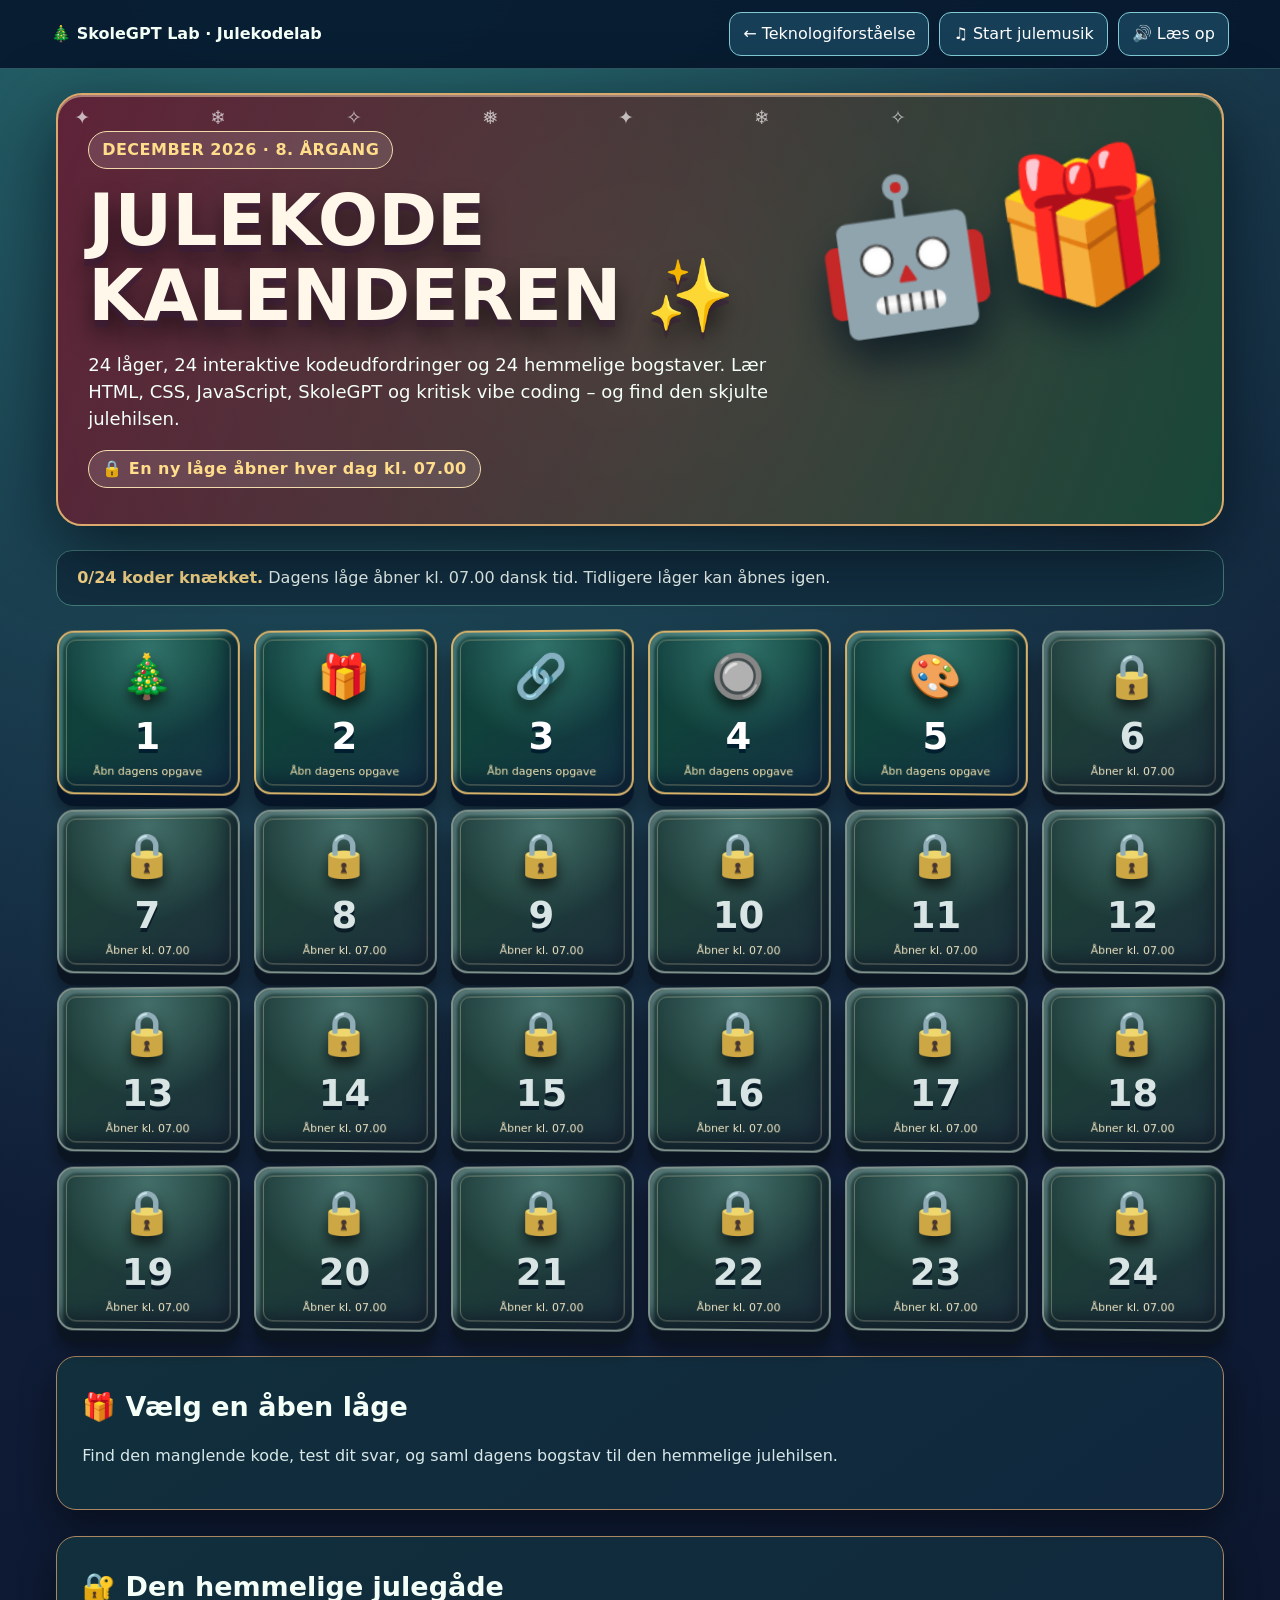
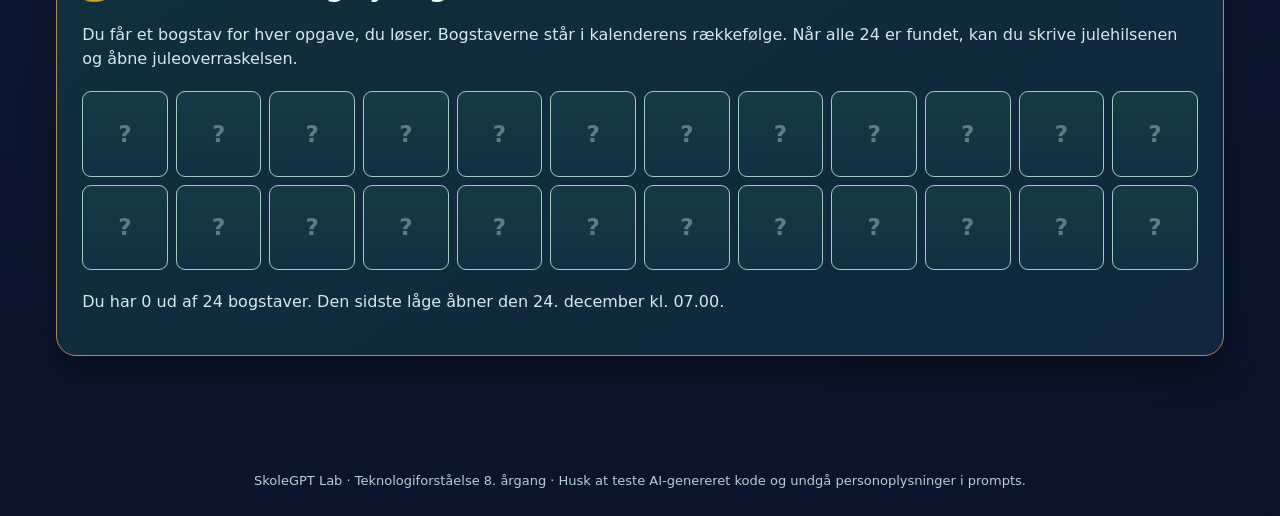
==== julekalender.html @ 83a592a4 "Add 2026 Christmas coding advent calendar with 24 challenges, daily 07:00 locks, secret-letter puzzl" ====
<!doctype html>
<html lang="da"><head><meta charset="utf-8"><meta name="viewport" content="width=device-width,initial-scale=1"><meta name="theme-color" content="#10283a"><title>Julekodekalender 2026 · SkoleGPT Lab</title>
<style>
:root{--white:#f4fff8;--gold:#ffdd8a;--ice:#b0f7ff;--green:#153e32;--red:#9b2638}*{box-sizing:border-box}body{margin:0;background:radial-gradient(circle at 25% -10%,#2a7475,#101d37 58%,#091329);color:var(--white);font-family:system-ui,Arial,sans-serif;line-height:1.5}button,input{font:inherit}button{cursor:pointer}a{color:var(--ice)}.nav{position:sticky;top:0;z-index:8;background:#06172de6;border-bottom:1px solid #6db7ac66;padding:12px 4%;display:flex;gap:12px;align-items:center;justify-content:space-between;flex-wrap:wrap;backdrop-filter:blur(15px)}.nav a,.nav button{border:1px solid #82cbd4;padding:9px 13px;border-radius:12px;color:#fff;background:#163e56;text-decoration:none}.wrap{max-width:1270px;margin:auto;padding:24px 4% 90px}.hero{position:relative;overflow:hidden;background:linear-gradient(110deg,#642137ee,#174837ed),radial-gradient(circle,#f9ca76,#173a46);border:2px solid #dba96d;border-radius:26px;padding:36px 30px;box-shadow:0 22px 70px #010813aa,inset 0 2px #ffddbc77;min-height:300px}.hero:before{content:'✦  ❄  ✧   ❅   ✦     ❄    ✧';letter-spacing:3em;color:#fffa;position:absolute;inset:8px 0 auto 16px;font-size:19px;pointer-events:none}.hero h1{font-size:clamp(38px,5.6vw,71px);line-height:1.05;margin:15px 0;color:#fff7e9;text-shadow:0 7px 0 #391c3988,0 15px 25px #0009}.hero p{max-width:700px;font-size:18px}.hero-art{position:absolute;right:4%;top:36px;font-size:145px;filter:drop-shadow(0 25px 20px #071522bd);transform:rotate(-8deg)}.hero-text{position:relative;z-index:1}.pill{display:inline-block;padding:6px 13px;border-radius:30px;background:#ffffff20;border:1px solid #f1daac;color:var(--gold);font-weight:700;letter-spacing:.03em}.intro{margin:24px 0;padding:15px 20px;background:#122f40;border:1px solid #447b79;border-radius:16px}.intro strong{color:var(--gold)}.doors{display:grid;grid-template-columns:repeat(6,minmax(0,1fr));gap:14px}.door{position:relative;overflow:hidden;min-height:164px;border:2px solid #d9b36a;border-radius:17px;background:radial-gradient(circle at 50% 10%,#67c7bc60,transparent 55%),linear-gradient(145deg,#123f3e,#10413a 40%,#143044);color:white;box-shadow:inset -9px -12px 18px #07172ba8,inset 4px 4px 3px #b0ece955,0 12px 0 #061628,0 19px 18px #0006;transform:perspective(450px) rotateY(-3deg);transition:transform .15s,border-color .15s;padding:12px;display:flex;align-items:center;justify-content:center;flex-direction:column;gap:0}.door:before{content:'';position:absolute;inset:7px;border:1px solid #e7d7a565;border-radius:10px;pointer-events:none}.door:hover:not(:disabled){transform:translateY(-5px) perspective(450px) rotateY(0deg);border-color:#fff0ac}.door .number{font-size:37px;font-weight:900;text-shadow:0 4px 0 #001e2f}.door .toy{font-size:43px;filter:drop-shadow(0 8px 7px #000a)}.door small{font-size:11px;color:#f6e6b3}.door:disabled{cursor:not-allowed;filter:saturate(.65);border-color:#79948b}.door:disabled .number{color:#d2e7e5}.door.completed{background:radial-gradient(circle at 50% 0,#fff0ae55,transparent 70%),linear-gradient(130deg,#295d4c,#154c60);border-color:#b8f4b4}.door.completed .number{color:#c9ffb5}.panel{margin-top:26px;border:1px solid #aa8760;border-radius:20px;background:linear-gradient(145deg,#112f3c,#10273d);padding:25px;box-shadow:0 16px 35px #0006}.panel h2{margin:5px 0 12px;font-size:27px}.panel p{color:#d8e8e8}.code{background:#071726;color:#e1ffeb;border:1px solid #538b88;border-radius:12px;padding:19px;white-space:pre-wrap;overflow-wrap:anywhere;font:15px/1.7 ui-monospace,Consolas,monospace;margin:15px 0}.blank{color:#ffde74;background:#654026;padding:2px 7px;border-radius:4px}.field{display:block;width:100%;max-width:590px;border:2px solid #71b5af;border-radius:12px;background:#0b2431;color:#fff;padding:12px 14px;margin:9px 0}.row{display:flex;flex-wrap:wrap;gap:10px;align-items:center}.btn{padding:11px 17px;border:0;border-radius:12px;font-weight:800;background:linear-gradient(#ffebac,#eab868);color:#251f28;box-shadow:0 5px 0 #966b36}.alt{background:#1a4354;color:#f1fbff;border:1px solid #5a9ea2;box-shadow:none}.hint{font-size:14px;color:#b5e1d9}.feedback{min-height:24px;font-weight:700;padding:12px 0}.good{color:#b6ffd4}.bad{color:#ffc1ab}.letter{display:inline-block;padding:17px 23px;border:3px solid #ffdf80;background:linear-gradient(145deg,#6a2440,#b14c43);border-radius:17px;color:#fff;font-size:35px;font-weight:900;box-shadow:inset 0 3px #fff5,0 10px 18px #000a}.glyphs{display:grid;grid-template-columns:repeat(12,minmax(0,1fr));gap:8px;margin:20px 0}.glyph{display:grid;place-items:center;aspect-ratio:1;border:1px solid #9ecdc1;border-radius:9px;background:linear-gradient(#163b43,#123042);font-size:clamp(14px,2vw,23px);font-weight:900}.glyph.locked{color:#617b84}.muted{color:#bdd4d3}#calendarDone{display:none}#win{display:none;text-align:center;border:5px solid #f0d37c;border-radius:24px;padding:26px;background:radial-gradient(circle,#7a2945,#275548);box-shadow:0 20px 55px #0007}#win h2{font-size:clamp(36px,7vw,74px);color:#fff4ce;text-shadow:0 5px #6d2638;margin:10px 0}#win .scene{font-size:80px}#win p{font-size:22px;color:#fff}.footer{padding:25px;text-align:center;color:#b7cfd1;font-size:13px}.snow{position:fixed;inset:0;pointer-events:none;z-index:0;overflow:hidden;opacity:.4}.flake{position:absolute;top:-20px;color:#fff;font-size:19px;animation:fall linear infinite}.wrap,.nav,.footer{position:relative;z-index:1}@keyframes fall{to{transform:translateY(105vh) rotate(250deg)}}@media(max-width:900px){.doors{grid-template-columns:repeat(4,1fr)}.hero-art{opacity:.28}.glyphs{grid-template-columns:repeat(8,1fr)}}@media(max-width:600px){.doors{grid-template-columns:repeat(3,1fr)}.hero{padding:24px}.door{min-height:135px}.glyphs{grid-template-columns:repeat(6,1fr)}.panel{padding:17px}}@media(prefers-reduced-motion:reduce){.flake{animation:none;display:none}.door{transition:none}}
</style></head><body>
<div class="snow" aria-hidden="true" id="snow"></div>
<nav class="nav"><strong>🎄 SkoleGPT Lab · Julekodelab</strong><div class="row"><a href="index.html">← Teknologiforståelse</a><button id="musicButton" aria-pressed="false">♫ Start julemusik</button><button id="readButton">🔊 Læs op</button></div></nav>
<main class="wrap"><section class="hero"><div class="hero-text"><span class="pill">DECEMBER 2026 · 8. ÅRGANG</span><h1>JULEKODE<br>KALENDEREN <span aria-hidden="true">✨</span></h1><p>24 låger, 24 interaktive kodeudfordringer og 24 hemmelige bogstaver. Lær HTML, CSS, JavaScript, SkoleGPT og kritisk vibe coding – og find den skjulte julehilsen.</p><span class="pill">🔒 En ny låge åbner hver dag kl. 07.00</span></div><div class="hero-art" aria-hidden="true">🤖🎁</div></section>
<div class="intro" id="dateStatus" role="status"></div>
<div id="calendar"><section class="doors" id="doors" aria-label="Julekalenderens 24 låger"></section>
<section class="panel" id="challenge" aria-live="polite"><h2>Vælg en åben låge 🎄</h2><p>Hver opgave tager omkring fem minutter. Ret den manglende kode, og få dagens hemmelige bogstav. Der kommer ikke et nyt bogstav, før du har løst opgaven.</p></section>
<section class="panel"><h2>🔐 Den hemmelige julegåde</h2><p>Du får et bogstav for hver opgave, du løser. Bogstaverne står i kalenderens rækkefølge. Når alle 24 er fundet, kan du skrive julehilsenen og åbne juleoverraskelsen.</p><div class="glyphs" id="glyphs" aria-label="Indsamlede bogstaver"></div><div id="solveBox"></div><div id="win" role="status"><div class="scene">🎅🎄🤖🎁</div><h2>GLÆDELIG JUL!</h2><p>Fra hele SkoleGPT Lab – og fra din digitale julemakker.</p><p>Du knækkede koden, hjalp nisserne og klarede alle 24 udfordringer. ✨</p><button class="btn" id="celebrate">♫ Spil julemusik igen</button></div></section></div>
<section id="calendarDone" class="panel"><h2>🎄 Julekodelab er lukket for i år</h2><p>Kalenderen var synlig frem til den 25. december 2026. Du kan stadig fortsætte med kodeværkstedet og de andre missioner på SkoleGPT Lab.</p><a class="btn" href="index.html">Tilbage til SkoleGPT Lab</a></section></main>
<footer class="footer">SkoleGPT Lab · Teknologiforståelse 8. årgang · Husk at teste AI-genereret kode og undgå personoplysninger i prompts.</footer>
<script>
'use strict';
const YEAR=2026, ZONE='Europe/Copenhagen', MESSAGE='GLÆDELIGJULFRATECHLABBET';
const tasks=[
['HTML: Første overskrift','🎄','Skriv den HTML-kode, der starter en overskrift på niveau 1.','<___>Velkommen til julelab!</h1>','h1','En overskrift på øverste niveau starter med h1.','Julelab er åbnet.'],
['HTML: En tekst','🎁','Sæt det rigtige HTML-tag ind før en kort tekst.','<___>Min første kodeopgave</p>','p','En almindelig tekstblok kaldes et paragraph, forkortet p.','Nu har du både en overskrift og en tekst.'],
['HTML: Klikbart link','🔗','Skriv HTML-attributten, der angiver, hvor et link fører hen.','<a ___="https://skolegpt.dk/">Åbn SkoleGPT</a>','href','Links bruger attributten href til at angive adressen.','Du kan linke til SkoleGPT.'],
['HTML: En knap','🔘','Skriv navnet på det HTML-element, der kan bruges som knap.','<___ type="button">Tryk her</button>','button','Et HTML-knapelement hedder button.','Knappen er klar til handling.'],
['CSS: Julefarven','🎨','Skriv CSS-egenskaben, der ændrer tekstfarve.','h1 { ___: red; }','color','Tekstfarve angives med color – background styrer baggrunden.','Juleoverskriften er blevet rød.'],
['CSS: Baggrunden','🌌','Skriv CSS-egenskaben til elementets baggrundsfarve.','body { ___: #123b2c; }','background-color','Til en bestemt baggrundsfarve kan du bruge background-color.','Nu er siden julegrøn.'],
['CSS: Runde hjørner','📦','Find CSS-egenskaben, som giver et kort runde hjørner.','.kort { ___: 18px; }','border-radius','Radius betyder afrunding af hjørner.','Julekortet har fået bløde hjørner.'],
['CSS: Luft mellem tingene','❄️','Skriv CSS-egenskaben, som skaber luft INDEN i en boks.','.kort { ___: 20px; }','padding','Padding er den indvendige afstand. Margin er afstand udenpå.','Julekortet har fået mere luft.'],
['CSS: Tekststørrelse','🔠','Skriv egenskaben, der ændrer tekstens størrelse.','h2 { ___: 28px; }','font-size','Font-size ændrer skriftstørrelsen.','Overskriften kan læses på afstand.'],
['JavaScript: En variabel','🧮','Brug JavaScript-nøgleordet til at oprette en variabel, der senere kan ændres.','___ point = 0;','let','Let opretter en variabel, der kan få en ny værdi.','Du har startet en pointtæller.'],
['JavaScript: En konstant','⭐','Brug JavaScript-nøgleordet til en værdi, der ikke skal tildeles på ny.','___ maxPoint = 24;','const','Const bruges, når variablen ikke skal tildeles en anden værdi.','Maksimalt antal låger er 24.'],
['JavaScript: Regn point','➕','Indsæt operatoren, der lægger to tal sammen.','let samlet = 12 ___ 8;','+','Plustegnet lægger tal sammen.','12 + 8 bliver 20.'],
['JavaScript: Sammenlign','🔍','Skriv operatoren for streng lighed: samme værdi og samme type.','5 ___ 5 // true','===','Tre lighedstegn sammenligner både værdi og type.','Du har sammenlignet to værdier.'],
['JavaScript: En betingelse','🚦','Udfyld nøgleordet for en betingelse.','___ (point > 10) { console.log("Flot!"); }','if','If bruges, når noget kun skal ske under en bestemt betingelse.','Koden reagerer nu på point.'],
['JavaScript: Ellers','🌟','Skriv nøgleordet, der kører alternativet, når if-betingelsen er falsk.','if (klar) { start(); } ___ { vent(); }','else','Else betyder ellers.','Du har nu to mulige veje gennem programmet.'],
['JavaScript: En funktion','⚙️','Udfyld nøgleordet, der opretter en navngivet funktion.','___ sigHej() { alert("God jul!"); }','function','En funktion samler kode, som kan kaldes senere.','Du har oprettet en lille handling.'],
['JavaScript: En liste','📜','Hvilken metode tilføjer ét element til sidst i et array?','gaver.___("bog");','push','Metoden push lægger et nyt element til sidst.','Du har lagt en bog i gave-listen.'],
['JavaScript: Gentagelser','🔄','Skriv nøgleordet, som typisk starter en tælleløkke.','___ (let i=0; i<3; i++) { console.log(i); }','for','En for-løkke kan gentage kode flere gange.','Koden tæller 0, 1 og 2.'],
['Web: Skift tekst','💬','Hvilken egenskab ændrer ren tekst i et HTML-element?','document.querySelector("#besked").___ = "Glædelig jul!";','textContent','TextContent indsætter tekst uden at fortolke den som HTML.','Nu kan du ændre tekst på en side.'],
['Web: Reager på klik','🖱️','Hvilken hændelse lytter vi efter, når brugeren klikker?','knap.addEventListener("___", fejring);','click','Hændelsen click udløses ved klik eller tastaturaktivering af en knap.','Knappen kan nu reagere.'],
['Vibe coding: Den skarpe prompt','🧠','Hvad hedder den del af en god kodeprompt, der beskriver, hvad løsningen skal kunne?','Rolle + målgruppe + ___ + testkrav','funktioner','Gode prompts forklarer funktioner og testkrav – ikke blot udseendet.','Du har fået styr på kodebestillingen.'],
['Vibe coding: Test først','🧪','Hvad kalder vi en afprøvning, som undersøger om et program virker som forventet?','Skriv kode → kør → ___ → forbedr','test','Det er først ved en test, du kan undersøge om koden virker.','En programmør tester og forbedrer.'],
['Google Sites: Indlejring','🌐','Hvilken menu bruges til at indsætte egen HTML-kode i Google Sites?','Indsæt → ___ → Integrer kode','integrer','Google Sites tilbyder Indsæt → Integrer → Integrer kode.','Du har fundet den rigtige funktion.'],
['AI og ansvar','🛡️','Skriv det danske ord, der mangler i den ansvarlige arbejdsgang.','AI-forslag → ___ → test → udgiv','vurder','Du har ansvaret for at vurdere og teste den kode, AI foreslår.','Koden er knækket – godt gået!']
];
if(tasks.length!==24||MESSAGE.length!==24)throw Error('24 låger og bogstaver påkrævet');
const storageKey='skolegpt-julekalender-2026';let state={solved:{},last:null,won:false};try{let s=JSON.parse(localStorage.getItem(storageKey)||'{}');if(s&&typeof s==='object')state={...state,...s,solved:s.solved||{}}}catch(e){}
function persist(){try{localStorage.setItem(storageKey,JSON.stringify(state))}catch(e){}}
function nowDK(){const p=new Intl.DateTimeFormat('en-GB',{timeZone:ZONE,year:'numeric',month:'2-digit',day:'2-digit',hour:'2-digit',minute:'2-digit',hourCycle:'h23'}).formatToParts(new Date());return Object.fromEntries(p.map(x=>[x.type,Number(x.value)]))}
function available(n,t=nowDK()){return t.year===YEAR&&t.month===12&&(t.day>n||(t.day===n&&t.hour>=7))&&t.day<26}
function visible(t=nowDK()){return t.year===YEAR&&t.month===12&&t.day<26}
function el(i){return document.getElementById(i)}
function esc(s){return String(s).replace(/[&<>"']/g,c=>({'&':'&amp;','<':'&lt;','>':'&gt;','"':'&quot;',"'":'&#39;'}[c]))}
function resetUI(){const t=nowDK();el('calendar').style.display=visible(t)?'block':'none';el('calendarDone').style.display=t.year===YEAR&&t.month===12&&t.day>=26?'block':'none';if(t.year===YEAR&&t.month===12&&t.day>=26){el('dateStatus').textContent='Kalenderen er afsluttet og fjernet fra SkoleGPT Lab den 26. december.';return}if(!visible(t)){el('dateStatus').innerHTML='<strong>Kalenderen starter 1. december 2026 kl. 07.00 dansk tid.</strong> Kom tilbage, når juleeventyret begynder.';return}el('dateStatus').innerHTML='<strong>'+Object.keys(state.solved).filter(x=>state.solved[x]).length+'/24 koder knækket.</strong> Dagens låge åbner kl. 07.00 dansk tid. Tidligere låger kan åbnes igen.';renderDoors();renderLetters();if(state.last&&available(Number(state.last),t))showTask(Number(state.last));else el('challenge').innerHTML='<h2>🎁 Vælg en åben låge</h2><p>Find den manglende kode, test dit svar, og saml dagens bogstav til den hemmelige julehilsen.</p>'}
function renderDoors(){const t=nowDK();el('doors').innerHTML=tasks.map((x,i)=>{let day=i+1,open=available(day,t),solved=!!state.solved[day];return '<button class="door '+(solved?'completed':'')+'" '+(open?'':'disabled')+' data-day="'+day+'" aria-label="Låge '+day+(open?' er åben':' er låst')+'"><span class="toy" aria-hidden="true">'+(open?x[1]:'🔒')+'</span><span class="number">'+day+'</span><small>'+(solved?'✓ Kode knækket':open?'Åbn dagens opgave':'Åbner kl. 07.00')+'</small></button>'}).join('');el('doors').querySelectorAll('button:not(:disabled)').forEach(b=>b.addEventListener('click',()=>showTask(Number(b.dataset.day))))}
function showTask(day){if(!available(day))return;state.last=day;persist();const [title,emoji,description,snippet,answer,hint,success]=tasks[day-1];let formatted=esc(snippet).replace('___','<span class="blank">___</span>');el('challenge').innerHTML='<div class="pill">LÅGE '+day+' · INTERAKTIV KODEMISSION</div><h2>'+emoji+' '+esc(title)+'</h2><p>'+esc(description)+'</p><div class="code" aria-label="Kode med en manglende del">'+formatted+'</div><label for="codeAnswer">Skriv den manglende kode her:</label><input class="field" id="codeAnswer" type="text" autocomplete="off" spellcheck="false" placeholder="Din kode …"><div class="row"><button class="btn" id="testAnswer">▶ Test min kode</button><button class="btn alt" id="showHint">💡 Få et tip</button><a class="btn alt" href="https://skolegpt.dk/" target="_blank" rel="noopener">Prøv idéen i SkoleGPT ↗</a></div><div class="feedback" id="result" role="status" aria-live="polite"></div><div class="hint" id="hint"></div><p class="hint">Løsningsprincip: Ét ord, en operator eller et HTML-tag. Du kan altid afprøve kodeidéen videre i SkoleGPT Lab.</p>';el('testAnswer').addEventListener('click',()=>test(day));el('showHint').addEventListener('click',()=>el('hint').textContent=hint);el('codeAnswer').addEventListener('keydown',e=>{if(e.key==='Enter')test(day)});if(state.solved[day])showSuccess(day);el('challenge').scrollIntoView({behavior:'smooth',block:'start'})}
function normalize(s){return String(s).normalize('NFC').trim().toLocaleLowerCase('da-DK').replace(/\s+/g,'')}
function test(day){if(!available(day))return;let actual=el('codeAnswer').value;const expected=tasks[day-1][4];if(normalize(actual)===normalize(expected)){state.solved[day]=true;persist();showSuccess(day);renderDoors();renderLetters()}else{el('result').className='feedback bad';el('result').textContent='Ikke helt. Tjek kodens formål, tegn og stavemåde. Prøv igen!'}}
function showSuccess(day){el('result').className='feedback good';el('result').innerHTML='✓ '+esc(tasks[day-1][6])+'<p>Du har tjent dagens hemmelige bogstav:</p><span class="letter" aria-label="Bogstav '+MESSAGE[day-1]+'">'+MESSAGE[day-1]+'</span>'}
function renderLetters(){const done=Array.from({length:24},(_,i)=>state.solved[i+1]===true);el('glyphs').innerHTML=done.map((ok,i)=>'<div class="glyph '+(ok?'':'locked')+'" aria-label="Bogstav '+(i+1)+(ok?': '+MESSAGE[i]:' er låst')+'">'+(ok?MESSAGE[i]:'?')+'</div>').join('');let all=done.every(Boolean);el('solveBox').innerHTML=all?'<p>Alle bogstaver er fundet! Skriv den hemmelige julehilsen i feltet. Mellemrum er valgfrie.</p><label for="guess">Hvilken julehilsen danner bogstaverne?</label><input id="guess" class="field" placeholder="Din hemmelige julehilsen" autocomplete="off"><button id="solve" class="btn">🔓 Åbn juleoverraskelsen</button><div class="feedback" id="guessFeedback" role="status"></div>':'<p class="muted">Du har '+done.filter(Boolean).length+' ud af 24 bogstaver. Den sidste låge åbner den 24. december kl. 07.00.</p>';if(all){el('solve').addEventListener('click',solve);if(state.won)showWin()}}
function solve(){let guess=normalize(el('guess').value).replace(/[^\p{L}]/gu,'');if(guess===normalize(MESSAGE)){state.won=true;persist();showWin();startMusic()}else{el('guessFeedback').className='feedback bad';el('guessFeedback').textContent='Ikke helt. Læs bogstaverne fra låge 1 til 24, og prøv igen.'}}
function showWin(){el('win').style.display='block';el('win').scrollIntoView({behavior:'smooth',block:'center'})}
function readText(){if(!('speechSynthesis'in window)){alert('Denne browser understøtter ikke højtlæsning.');return}speechSynthesis.cancel();const t=state.last&&available(state.last)?tasks[state.last-1]:null;let text=t?'Låge '+state.last+'. '+t[0]+'. '+t[2]+'. '+t[3]:'Velkommen til Julekodelab. Hver dag klokken syv åbner en ny låge.';let u=new SpeechSynthesisUtterance(text);u.lang='da-DK';u.rate=.87;speechSynthesis.speak(u)}
let audioContext=null,musicTimer=null,musicOn=false,musicStep=0;
const melody=[392,440,523,440,392,330,349,392,440,392,349,330,294,330,349,392,440,523,587,523,440,392,349,392];
function note(freq,duration=.21){if(!audioContext)return;let t=audioContext.currentTime,o=audioContext.createOscillator(),g=audioContext.createGain();o.type='triangle';o.frequency.setValueAtTime(freq,t);g.gain.setValueAtTime(.0001,t);g.gain.exponentialRampToValueAtTime(.042,t+.03);g.gain.exponentialRampToValueAtTime(.0001,t+duration);o.connect(g).connect(audioContext.destination);o.start(t);o.stop(t+duration+.03)}
function playStep(){note(melody[musicStep%melody.length]);musicStep++}
function startMusic(){if(musicOn)return;let AC=window.AudioContext||window.webkitAudioContext;if(!AC){alert('Julemusik understøttes ikke af denne browser.');return}audioContext=audioContext||new AC();audioContext.resume();musicOn=true;musicStep=0;playStep();musicTimer=setInterval(playStep,325);el('musicButton').textContent='♫ Stop julemusik';el('musicButton').setAttribute('aria-pressed','true')}
function stopMusic(){if(musicTimer)clearInterval(musicTimer);musicTimer=null;musicOn=false;el('musicButton').textContent='♫ Start julemusik';el('musicButton').setAttribute('aria-pressed','false')}
el('musicButton').addEventListener('click',()=>musicOn?stopMusic():startMusic());el('readButton').addEventListener('click',readText);el('celebrate').addEventListener('click',()=>{stopMusic();startMusic()});
for(let i=0;i<32;i++){let f=document.createElement('span');f.className='flake';f.textContent=i%3?'❄':'✦';f.style.left=((i*37)%100)+'%';f.style.animationDuration=(11+i%9)+'s';f.style.animationDelay=-(i%21)+'s';el('snow').appendChild(f)}
resetUI();setInterval(()=>{const prev=state.last;resetUI();state.last=prev},60000);
</script></body></html>
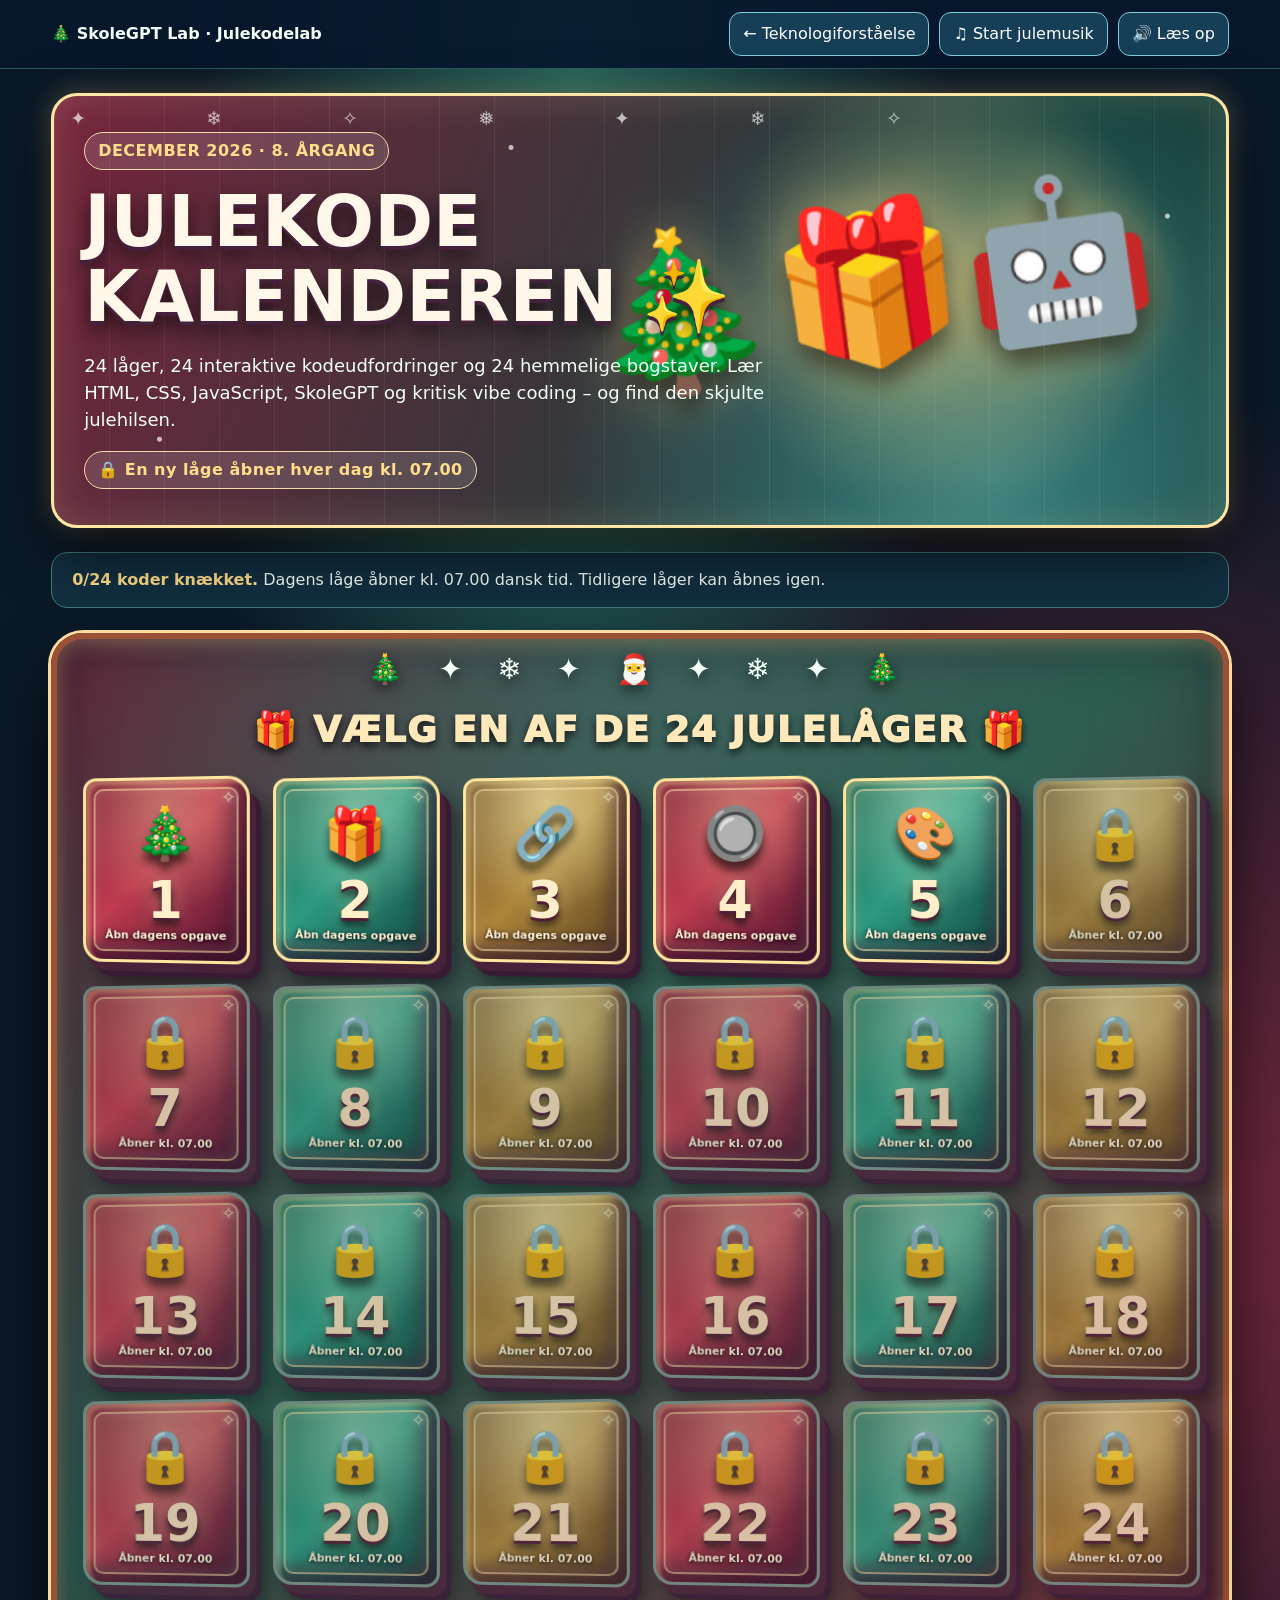
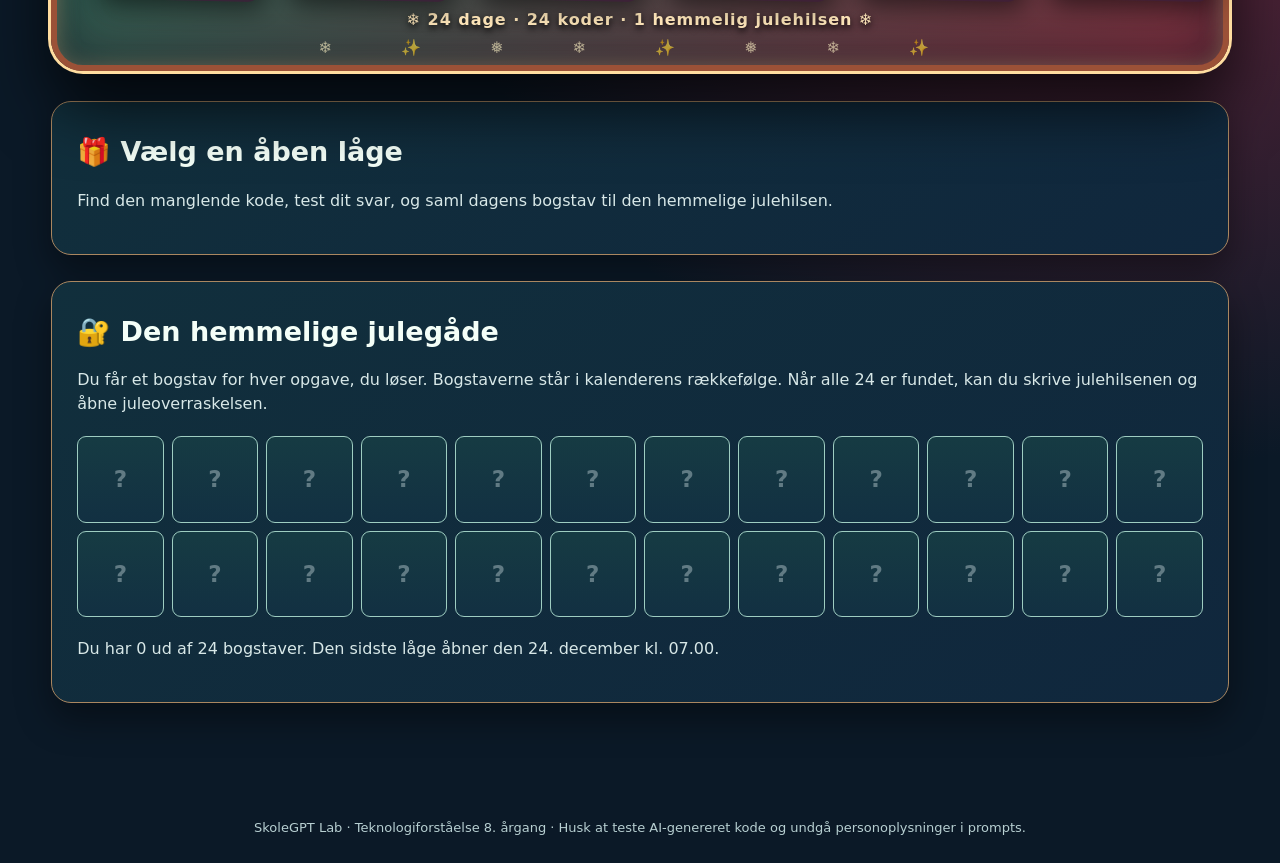
==== commit ca87718a: "Create immersive festive 3D advent calendar with all 24 visible doors and retain timed unlocking" ====
--- a/julekalender.html
+++ b/julekalender.html
@@ -2,12 +2,44 @@
 <html lang="da"><head><meta charset="utf-8"><meta name="viewport" content="width=device-width,initial-scale=1"><meta name="theme-color" content="#10283a"><title>Julekodekalender 2026 · SkoleGPT Lab</title>
 <style>
 :root{--white:#f4fff8;--gold:#ffdd8a;--ice:#b0f7ff;--green:#153e32;--red:#9b2638}*{box-sizing:border-box}body{margin:0;background:radial-gradient(circle at 25% -10%,#2a7475,#101d37 58%,#091329);color:var(--white);font-family:system-ui,Arial,sans-serif;line-height:1.5}button,input{font:inherit}button{cursor:pointer}a{color:var(--ice)}.nav{position:sticky;top:0;z-index:8;background:#06172de6;border-bottom:1px solid #6db7ac66;padding:12px 4%;display:flex;gap:12px;align-items:center;justify-content:space-between;flex-wrap:wrap;backdrop-filter:blur(15px)}.nav a,.nav button{border:1px solid #82cbd4;padding:9px 13px;border-radius:12px;color:#fff;background:#163e56;text-decoration:none}.wrap{max-width:1270px;margin:auto;padding:24px 4% 90px}.hero{position:relative;overflow:hidden;background:linear-gradient(110deg,#642137ee,#174837ed),radial-gradient(circle,#f9ca76,#173a46);border:2px solid #dba96d;border-radius:26px;padding:36px 30px;box-shadow:0 22px 70px #010813aa,inset 0 2px #ffddbc77;min-height:300px}.hero:before{content:'✦  ❄  ✧   ❅   ✦     ❄    ✧';letter-spacing:3em;color:#fffa;position:absolute;inset:8px 0 auto 16px;font-size:19px;pointer-events:none}.hero h1{font-size:clamp(38px,5.6vw,71px);line-height:1.05;margin:15px 0;color:#fff7e9;text-shadow:0 7px 0 #391c3988,0 15px 25px #0009}.hero p{max-width:700px;font-size:18px}.hero-art{position:absolute;right:4%;top:36px;font-size:145px;filter:drop-shadow(0 25px 20px #071522bd);transform:rotate(-8deg)}.hero-text{position:relative;z-index:1}.pill{display:inline-block;padding:6px 13px;border-radius:30px;background:#ffffff20;border:1px solid #f1daac;color:var(--gold);font-weight:700;letter-spacing:.03em}.intro{margin:24px 0;padding:15px 20px;background:#122f40;border:1px solid #447b79;border-radius:16px}.intro strong{color:var(--gold)}.doors{display:grid;grid-template-columns:repeat(6,minmax(0,1fr));gap:14px}.door{position:relative;overflow:hidden;min-height:164px;border:2px solid #d9b36a;border-radius:17px;background:radial-gradient(circle at 50% 10%,#67c7bc60,transparent 55%),linear-gradient(145deg,#123f3e,#10413a 40%,#143044);color:white;box-shadow:inset -9px -12px 18px #07172ba8,inset 4px 4px 3px #b0ece955,0 12px 0 #061628,0 19px 18px #0006;transform:perspective(450px) rotateY(-3deg);transition:transform .15s,border-color .15s;padding:12px;display:flex;align-items:center;justify-content:center;flex-direction:column;gap:0}.door:before{content:'';position:absolute;inset:7px;border:1px solid #e7d7a565;border-radius:10px;pointer-events:none}.door:hover:not(:disabled){transform:translateY(-5px) perspective(450px) rotateY(0deg);border-color:#fff0ac}.door .number{font-size:37px;font-weight:900;text-shadow:0 4px 0 #001e2f}.door .toy{font-size:43px;filter:drop-shadow(0 8px 7px #000a)}.door small{font-size:11px;color:#f6e6b3}.door:disabled{cursor:not-allowed;filter:saturate(.65);border-color:#79948b}.door:disabled .number{color:#d2e7e5}.door.completed{background:radial-gradient(circle at 50% 0,#fff0ae55,transparent 70%),linear-gradient(130deg,#295d4c,#154c60);border-color:#b8f4b4}.door.completed .number{color:#c9ffb5}.panel{margin-top:26px;border:1px solid #aa8760;border-radius:20px;background:linear-gradient(145deg,#112f3c,#10273d);padding:25px;box-shadow:0 16px 35px #0006}.panel h2{margin:5px 0 12px;font-size:27px}.panel p{color:#d8e8e8}.code{background:#071726;color:#e1ffeb;border:1px solid #538b88;border-radius:12px;padding:19px;white-space:pre-wrap;overflow-wrap:anywhere;font:15px/1.7 ui-monospace,Consolas,monospace;margin:15px 0}.blank{color:#ffde74;background:#654026;padding:2px 7px;border-radius:4px}.field{display:block;width:100%;max-width:590px;border:2px solid #71b5af;border-radius:12px;background:#0b2431;color:#fff;padding:12px 14px;margin:9px 0}.row{display:flex;flex-wrap:wrap;gap:10px;align-items:center}.btn{padding:11px 17px;border:0;border-radius:12px;font-weight:800;background:linear-gradient(#ffebac,#eab868);color:#251f28;box-shadow:0 5px 0 #966b36}.alt{background:#1a4354;color:#f1fbff;border:1px solid #5a9ea2;box-shadow:none}.hint{font-size:14px;color:#b5e1d9}.feedback{min-height:24px;font-weight:700;padding:12px 0}.good{color:#b6ffd4}.bad{color:#ffc1ab}.letter{display:inline-block;padding:17px 23px;border:3px solid #ffdf80;background:linear-gradient(145deg,#6a2440,#b14c43);border-radius:17px;color:#fff;font-size:35px;font-weight:900;box-shadow:inset 0 3px #fff5,0 10px 18px #000a}.glyphs{display:grid;grid-template-columns:repeat(12,minmax(0,1fr));gap:8px;margin:20px 0}.glyph{display:grid;place-items:center;aspect-ratio:1;border:1px solid #9ecdc1;border-radius:9px;background:linear-gradient(#163b43,#123042);font-size:clamp(14px,2vw,23px);font-weight:900}.glyph.locked{color:#617b84}.muted{color:#bdd4d3}#calendarDone{display:none}#win{display:none;text-align:center;border:5px solid #f0d37c;border-radius:24px;padding:26px;background:radial-gradient(circle,#7a2945,#275548);box-shadow:0 20px 55px #0007}#win h2{font-size:clamp(36px,7vw,74px);color:#fff4ce;text-shadow:0 5px #6d2638;margin:10px 0}#win .scene{font-size:80px}#win p{font-size:22px;color:#fff}.footer{padding:25px;text-align:center;color:#b7cfd1;font-size:13px}.snow{position:fixed;inset:0;pointer-events:none;z-index:0;overflow:hidden;opacity:.4}.flake{position:absolute;top:-20px;color:#fff;font-size:19px;animation:fall linear infinite}.wrap,.nav,.footer{position:relative;z-index:1}@keyframes fall{to{transform:translateY(105vh) rotate(250deg)}}@media(max-width:900px){.doors{grid-template-columns:repeat(4,1fr)}.hero-art{opacity:.28}.glyphs{grid-template-columns:repeat(8,1fr)}}@media(max-width:600px){.doors{grid-template-columns:repeat(3,1fr)}.hero{padding:24px}.door{min-height:135px}.glyphs{grid-template-columns:repeat(6,1fr)}.panel{padding:17px}}@media(prefers-reduced-motion:reduce){.flake{animation:none;display:none}.door{transition:none}}
+
+/* Christmas 3D calendar: 24 visible doors */
+body{background:radial-gradient(ellipse at 45% 4%,#28665c 0,transparent 38%),radial-gradient(ellipse at 90% 50%,#7a283f 0,transparent 48%),#0b1927}
+.wrap{max-width:1350px}
+.hero{min-height:345px;isolation:isolate;border:3px solid #ffe6a5;background:radial-gradient(circle at 76% 46%,#f7d28080,transparent 25%),radial-gradient(circle at 80% 90%,#67d8da6b,transparent 43%),linear-gradient(115deg,#76243b,#173f3a 72%);box-shadow:0 24px 60px #000a,inset 0 0 40px #ffeeb52a,0 0 26px #ffdc8a50}
+.hero:after{content:'';position:absolute;inset:0;pointer-events:none;background:radial-gradient(circle at 9% 80%,#ffffffaa 0 2px,transparent 3px),radial-gradient(circle at 39% 12%,#ffffffaa 0 2px,transparent 3px),radial-gradient(circle at 95% 28%,#ffffffaa 0 2px,transparent 3px),repeating-linear-gradient(90deg,#fff1 0 1px,transparent 1px 55px)}
+.hero h1{position:relative;z-index:1;text-shadow:0 4px #46213b,0 10px 20px #000a}
+.hero-art{right:6%;top:17%;font-size:clamp(90px,12vw,180px);filter:drop-shadow(0 16px 12px #0008) drop-shadow(0 0 25px #ffdb8a80);animation:presentFloat 4.3s ease-in-out infinite}
+.christmas-scene{position:relative;isolation:isolate;margin:25px 0 30px;padding:64px 24px 33px;border:6px solid #9b5137;border-radius:32px;background:radial-gradient(circle at 50% 0,#39786d99,transparent 49%),linear-gradient(140deg,#64283b,#2b594d 46%,#772b3a);box-shadow:0 0 0 3px #ffdda0,0 35px 65px #000b,inset 0 0 55px #090f1e8c,inset 0 3px 20px #f9da9380}
+.christmas-scene:before{content:'🎄    ✦  ❄  ✦    🎅    ✦  ❄   ✦     🎄';position:absolute;left:0;right:0;top:9px;text-align:center;font-size:clamp(15px,2.7vw,29px);letter-spacing:clamp(1px,1vw,13px);white-space:nowrap;overflow:hidden;filter:drop-shadow(0 5px 7px #0008);pointer-events:none}
+.christmas-scene:after{content:'❄   ✨   ❅   ❄   ✨   ❅   ❄   ✨';position:absolute;left:12px;right:12px;bottom:5px;text-align:center;letter-spacing:2.5vw;color:#fff4c6a0;pointer-events:none}
+.calendar-title{text-align:center;color:#ffe9ba;font-size:clamp(22px,3vw,36px);font-weight:950;letter-spacing:.04em;margin:0 0 20px;text-shadow:0 4px 9px #000b}
+.doors{grid-template-columns:repeat(6,minmax(0,1fr));gap:clamp(10px,1.7vw,24px)}
+.door{min-height:186px;padding:12px 5px;border:3px solid #ffe7a0;border-radius:13px 22px 14px 20px;background:radial-gradient(circle at 50% 15%,#ffedb455,transparent 60%),linear-gradient(135deg,#8c233b 8%,#be3b4f 45%,#621c36 87%);box-shadow:inset 5px 4px 3px #ffe7a04d,inset -12px -14px 19px #2b1027b5,6px 9px 0 #482238,11px 14px 0 #371a33,15px 21px 25px #0009;transform:perspective(580px) rotateY(-7deg);transition:transform .24s,box-shadow .24s,border-color .24s;position:relative;isolation:isolate}
+.door:nth-child(3n+2){background:radial-gradient(circle at 50% 15%,#e9fddf66,transparent 60%),linear-gradient(130deg,#1f6b54,#2d9a80 45%,#12433e)}
+.door:nth-child(3n){background:radial-gradient(circle at 50% 12%,#fff8ba99,transparent 62%),linear-gradient(130deg,#705026,#ac8339 48%,#594222)}
+.door:before{inset:8px;border:2px solid #ffe5ac8c;box-shadow:inset 0 0 14px #fff4cc27}
+.door:after{content:'✧';position:absolute;right:11px;top:6px;color:#fff5c6b9;font-size:17px;text-shadow:0 0 10px #fff}
+.door:hover:not(:disabled){transform:translateY(-9px) perspective(580px) rotateY(0deg) rotateX(2deg);box-shadow:inset 5px 4px 3px #ffe7a04d,inset -12px -14px 19px #2b1027b5,6px 12px 0 #482238,10px 19px 35px #000b,0 0 30px #ffebbd}
+.door .number{font-size:clamp(34px,4vw,55px);color:#ffefca;line-height:1.1;text-shadow:0 3px #4f1e35,0 7px 9px #000b,0 0 20px #fff8b866}
+.door .toy{font-size:clamp(36px,4vw,56px);filter:drop-shadow(0 9px 4px #0009);transition:transform .25s}
+.door:hover:not(:disabled) .toy{transform:translateY(-5px) rotate(-7deg)}
+.door small{color:#fff0d9;font-weight:800;font-size:11px;text-shadow:0 1px 4px #000}
+.door:disabled{filter:none;opacity:.83;cursor:not-allowed}
+.door:disabled .toy{opacity:.95}
+.door:disabled .number{color:#f4d9b7}
+.door.completed{border-color:#bcffcf;background:radial-gradient(circle at 50% 0,#faffc87b,transparent 62%),linear-gradient(140deg,#226a56,#286973);box-shadow:inset 4px 3px #e3ffef9a,5px 8px 0 #143d36,0 0 18px #aaffc466}
+.christmas-footer{text-align:center;color:#ffe7ba;margin:22px auto 0;font-weight:800;letter-spacing:.06em;text-shadow:0 3px 7px #000}
+@keyframes presentFloat{0%,100%{transform:translateY(0) rotate(-7deg)}50%{transform:translateY(-13px) rotate(4deg)}}
+@media(max-width:900px){.doors{grid-template-columns:repeat(4,minmax(0,1fr))}.christmas-scene{padding:60px 18px 32px}}
+@media(max-width:600px){.doors{grid-template-columns:repeat(3,minmax(0,1fr));gap:12px}.door{min-height:136px;border-width:2px}.door .toy{font-size:36px}.door .number{font-size:35px}.christmas-scene{padding:58px 12px 30px;border-width:3px}.hero-art{opacity:.24}.hero{min-height:300px}}
+@media(prefers-reduced-motion:reduce){.hero-art{animation:none}}
 </style></head><body>
 <div class="snow" aria-hidden="true" id="snow"></div>
 <nav class="nav"><strong>🎄 SkoleGPT Lab · Julekodelab</strong><div class="row"><a href="index.html">← Teknologiforståelse</a><button id="musicButton" aria-pressed="false">♫ Start julemusik</button><button id="readButton">🔊 Læs op</button></div></nav>
-<main class="wrap"><section class="hero"><div class="hero-text"><span class="pill">DECEMBER 2026 · 8. ÅRGANG</span><h1>JULEKODE<br>KALENDEREN <span aria-hidden="true">✨</span></h1><p>24 låger, 24 interaktive kodeudfordringer og 24 hemmelige bogstaver. Lær HTML, CSS, JavaScript, SkoleGPT og kritisk vibe coding – og find den skjulte julehilsen.</p><span class="pill">🔒 En ny låge åbner hver dag kl. 07.00</span></div><div class="hero-art" aria-hidden="true">🤖🎁</div></section>
+<main class="wrap"><section class="hero"><div class="hero-text"><span class="pill">DECEMBER 2026 · 8. ÅRGANG</span><h1>JULEKODE<br>KALENDEREN <span aria-hidden="true">✨</span></h1><p>24 låger, 24 interaktive kodeudfordringer og 24 hemmelige bogstaver. Lær HTML, CSS, JavaScript, SkoleGPT og kritisk vibe coding – og find den skjulte julehilsen.</p><span class="pill">🔒 En ny låge åbner hver dag kl. 07.00</span></div><div class="hero-art" aria-hidden="true">🎄🎁🤖</div></section>
 <div class="intro" id="dateStatus" role="status"></div>
-<div id="calendar"><section class="doors" id="doors" aria-label="Julekalenderens 24 låger"></section>
+<div id="calendar"><section class="christmas-scene" aria-label="Julekalender i juleunivers"><h2 class="calendar-title">🎁 VÆLG EN AF DE 24 JULELÅGER 🎁</h2><div class="doors" id="doors" aria-label="Julekalenderens 24 låger"></div><p class="christmas-footer">❄️ 24 dage · 24 koder · 1 hemmelig julehilsen ❄️</p></section>
 <section class="panel" id="challenge" aria-live="polite"><h2>Vælg en åben låge 🎄</h2><p>Hver opgave tager omkring fem minutter. Ret den manglende kode, og få dagens hemmelige bogstav. Der kommer ikke et nyt bogstav, før du har løst opgaven.</p></section>
 <section class="panel"><h2>🔐 Den hemmelige julegåde</h2><p>Du får et bogstav for hver opgave, du løser. Bogstaverne står i kalenderens rækkefølge. Når alle 24 er fundet, kan du skrive julehilsenen og åbne juleoverraskelsen.</p><div class="glyphs" id="glyphs" aria-label="Indsamlede bogstaver"></div><div id="solveBox"></div><div id="win" role="status"><div class="scene">🎅🎄🤖🎁</div><h2>GLÆDELIG JUL!</h2><p>Fra hele SkoleGPT Lab – og fra din digitale julemakker.</p><p>Du knækkede koden, hjalp nisserne og klarede alle 24 udfordringer. ✨</p><button class="btn" id="celebrate">♫ Spil julemusik igen</button></div></section></div>
 <section id="calendarDone" class="panel"><h2>🎄 Julekodelab er lukket for i år</h2><p>Kalenderen var synlig frem til den 25. december 2026. Du kan stadig fortsætte med kodeværkstedet og de andre missioner på SkoleGPT Lab.</p><a class="btn" href="index.html">Tilbage til SkoleGPT Lab</a></section></main>
@@ -67,5 +99,5 @@
 function stopMusic(){if(musicTimer)clearInterval(musicTimer);musicTimer=null;musicOn=false;el('musicButton').textContent='♫ Start julemusik';el('musicButton').setAttribute('aria-pressed','false')}
 el('musicButton').addEventListener('click',()=>musicOn?stopMusic():startMusic());el('readButton').addEventListener('click',readText);el('celebrate').addEventListener('click',()=>{stopMusic();startMusic()});
 for(let i=0;i<32;i++){let f=document.createElement('span');f.className='flake';f.textContent=i%3?'❄':'✦';f.style.left=((i*37)%100)+'%';f.style.animationDuration=(11+i%9)+'s';f.style.animationDelay=-(i%21)+'s';el('snow').appendChild(f)}
-resetUI();setInterval(()=>{const prev=state.last;resetUI();state.last=prev},60000);
+resetUI();let lastMinuteKey='';setInterval(()=>{const t=nowDK();let k=[t.year,t.month,t.day,t.hour].join('-');if(k!==lastMinuteKey){lastMinuteKey=k;if(el('calendar').style.display==='none'||(t.month===12&&t.day<=25)){renderDoors();renderLetters()}if(!visible(t))resetUI()}},60000);
 </script></body></html>
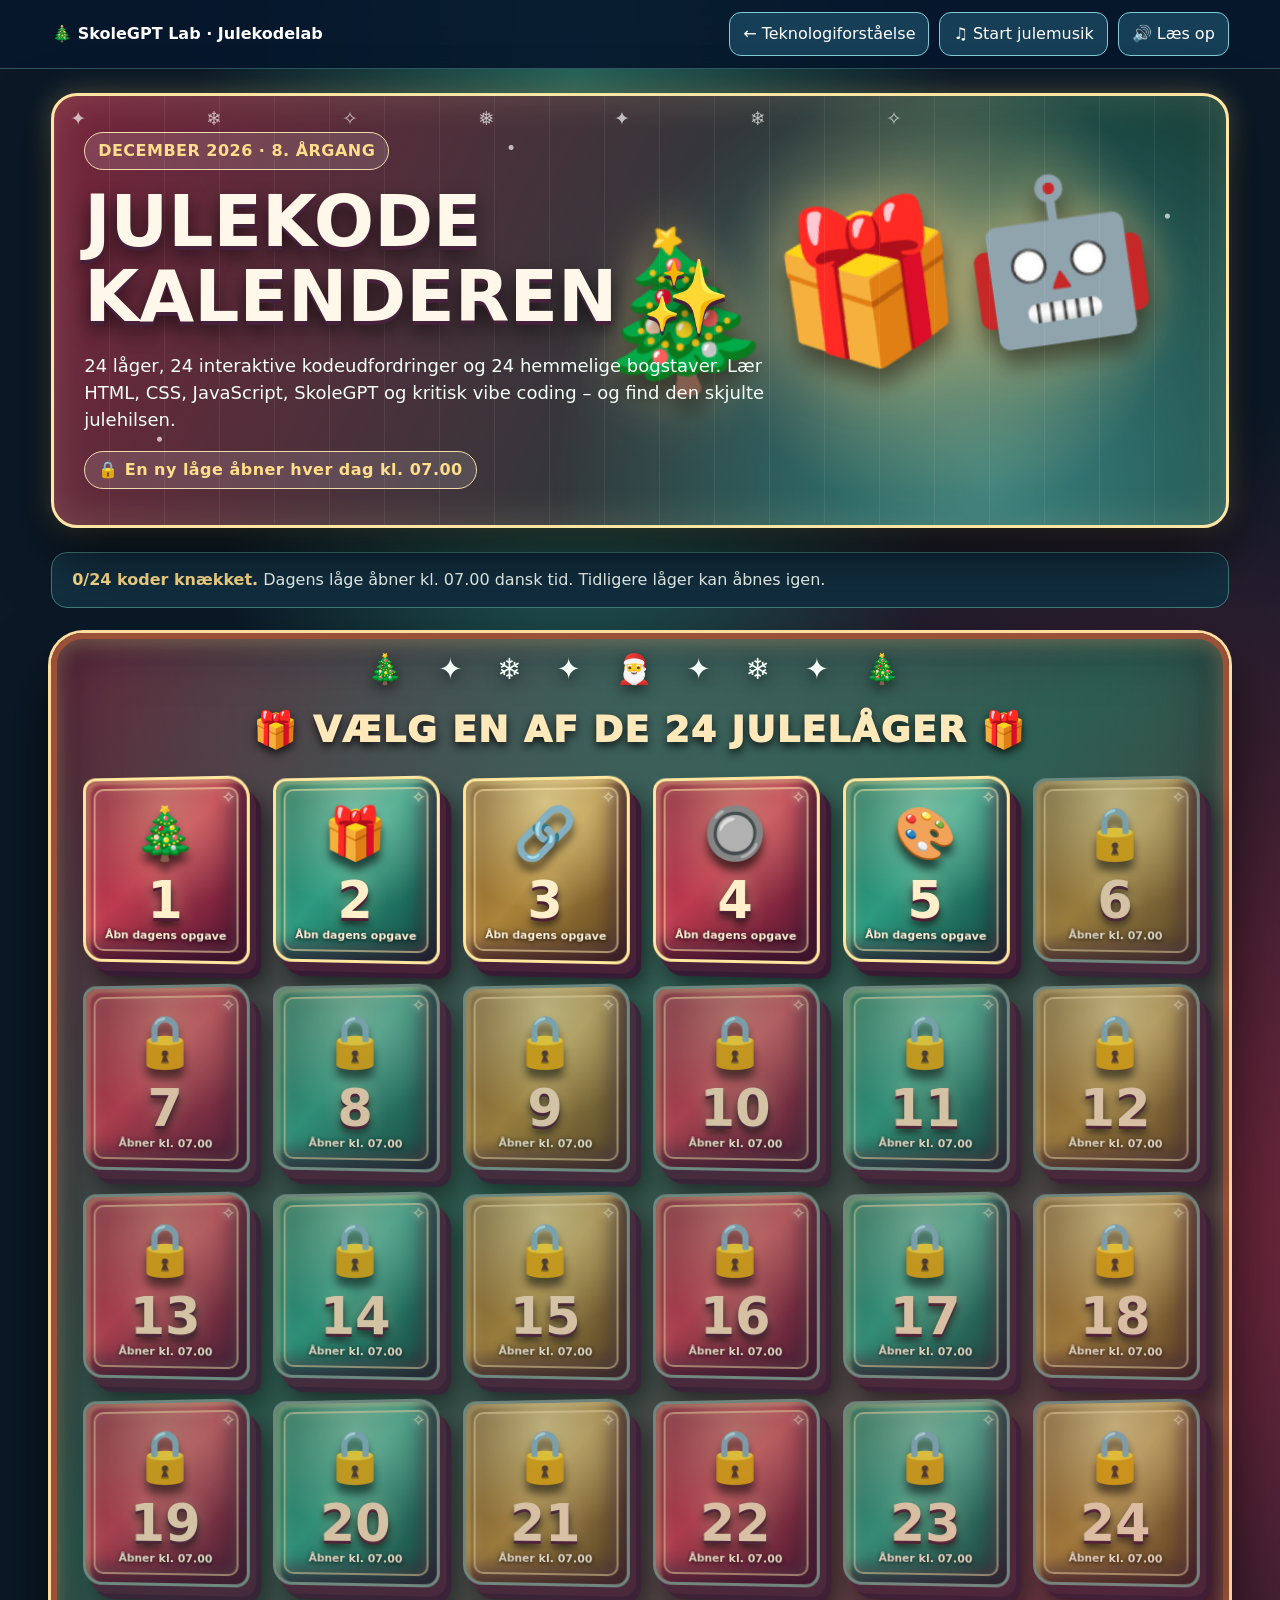
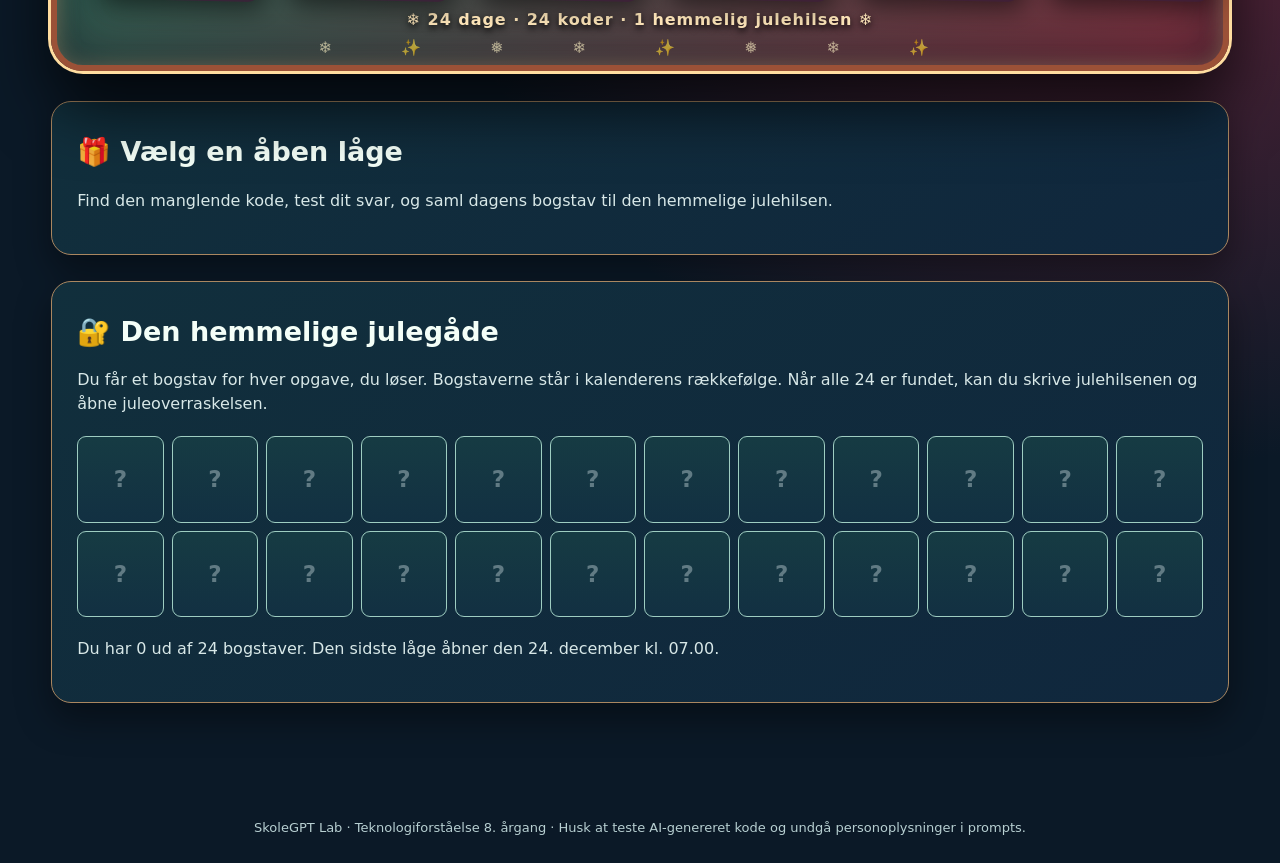
==== commit 982c44c3: "Make Christmas calendar brand logo return to SkoleGPT Lab homepage" ====
--- a/julekalender.html
+++ b/julekalender.html
@@ -34,9 +34,9 @@
 @media(max-width:900px){.doors{grid-template-columns:repeat(4,minmax(0,1fr))}.christmas-scene{padding:60px 18px 32px}}
 @media(max-width:600px){.doors{grid-template-columns:repeat(3,minmax(0,1fr));gap:12px}.door{min-height:136px;border-width:2px}.door .toy{font-size:36px}.door .number{font-size:35px}.christmas-scene{padding:58px 12px 30px;border-width:3px}.hero-art{opacity:.24}.hero{min-height:300px}}
 @media(prefers-reduced-motion:reduce){.hero-art{animation:none}}
-</style></head><body>
+.nav a.brand-link{background:transparent;border-color:transparent;font-weight:800;padding:9px 0}.nav a.brand-link:hover{color:#ffedbd;text-decoration:underline}.nav a.brand-link:focus-visible{outline:3px solid #ffe39e;outline-offset:3px}</style></head><body>
 <div class="snow" aria-hidden="true" id="snow"></div>
-<nav class="nav"><strong>🎄 SkoleGPT Lab · Julekodelab</strong><div class="row"><a href="index.html">← Teknologiforståelse</a><button id="musicButton" aria-pressed="false">♫ Start julemusik</button><button id="readButton">🔊 Læs op</button></div></nav>
+<nav class="nav"><a class="brand-link" href="./" aria-label="SkoleGPT Lab – gå til hovedsidens start">🎄 SkoleGPT Lab · Julekodelab</a><div class="row"><a href="index.html">← Teknologiforståelse</a><button id="musicButton" aria-pressed="false">♫ Start julemusik</button><button id="readButton">🔊 Læs op</button></div></nav>
 <main class="wrap"><section class="hero"><div class="hero-text"><span class="pill">DECEMBER 2026 · 8. ÅRGANG</span><h1>JULEKODE<br>KALENDEREN <span aria-hidden="true">✨</span></h1><p>24 låger, 24 interaktive kodeudfordringer og 24 hemmelige bogstaver. Lær HTML, CSS, JavaScript, SkoleGPT og kritisk vibe coding – og find den skjulte julehilsen.</p><span class="pill">🔒 En ny låge åbner hver dag kl. 07.00</span></div><div class="hero-art" aria-hidden="true">🎄🎁🤖</div></section>
 <div class="intro" id="dateStatus" role="status"></div>
 <div id="calendar"><section class="christmas-scene" aria-label="Julekalender i juleunivers"><h2 class="calendar-title">🎁 VÆLG EN AF DE 24 JULELÅGER 🎁</h2><div class="doors" id="doors" aria-label="Julekalenderens 24 låger"></div><p class="christmas-footer">❄️ 24 dage · 24 koder · 1 hemmelig julehilsen ❄️</p></section>
